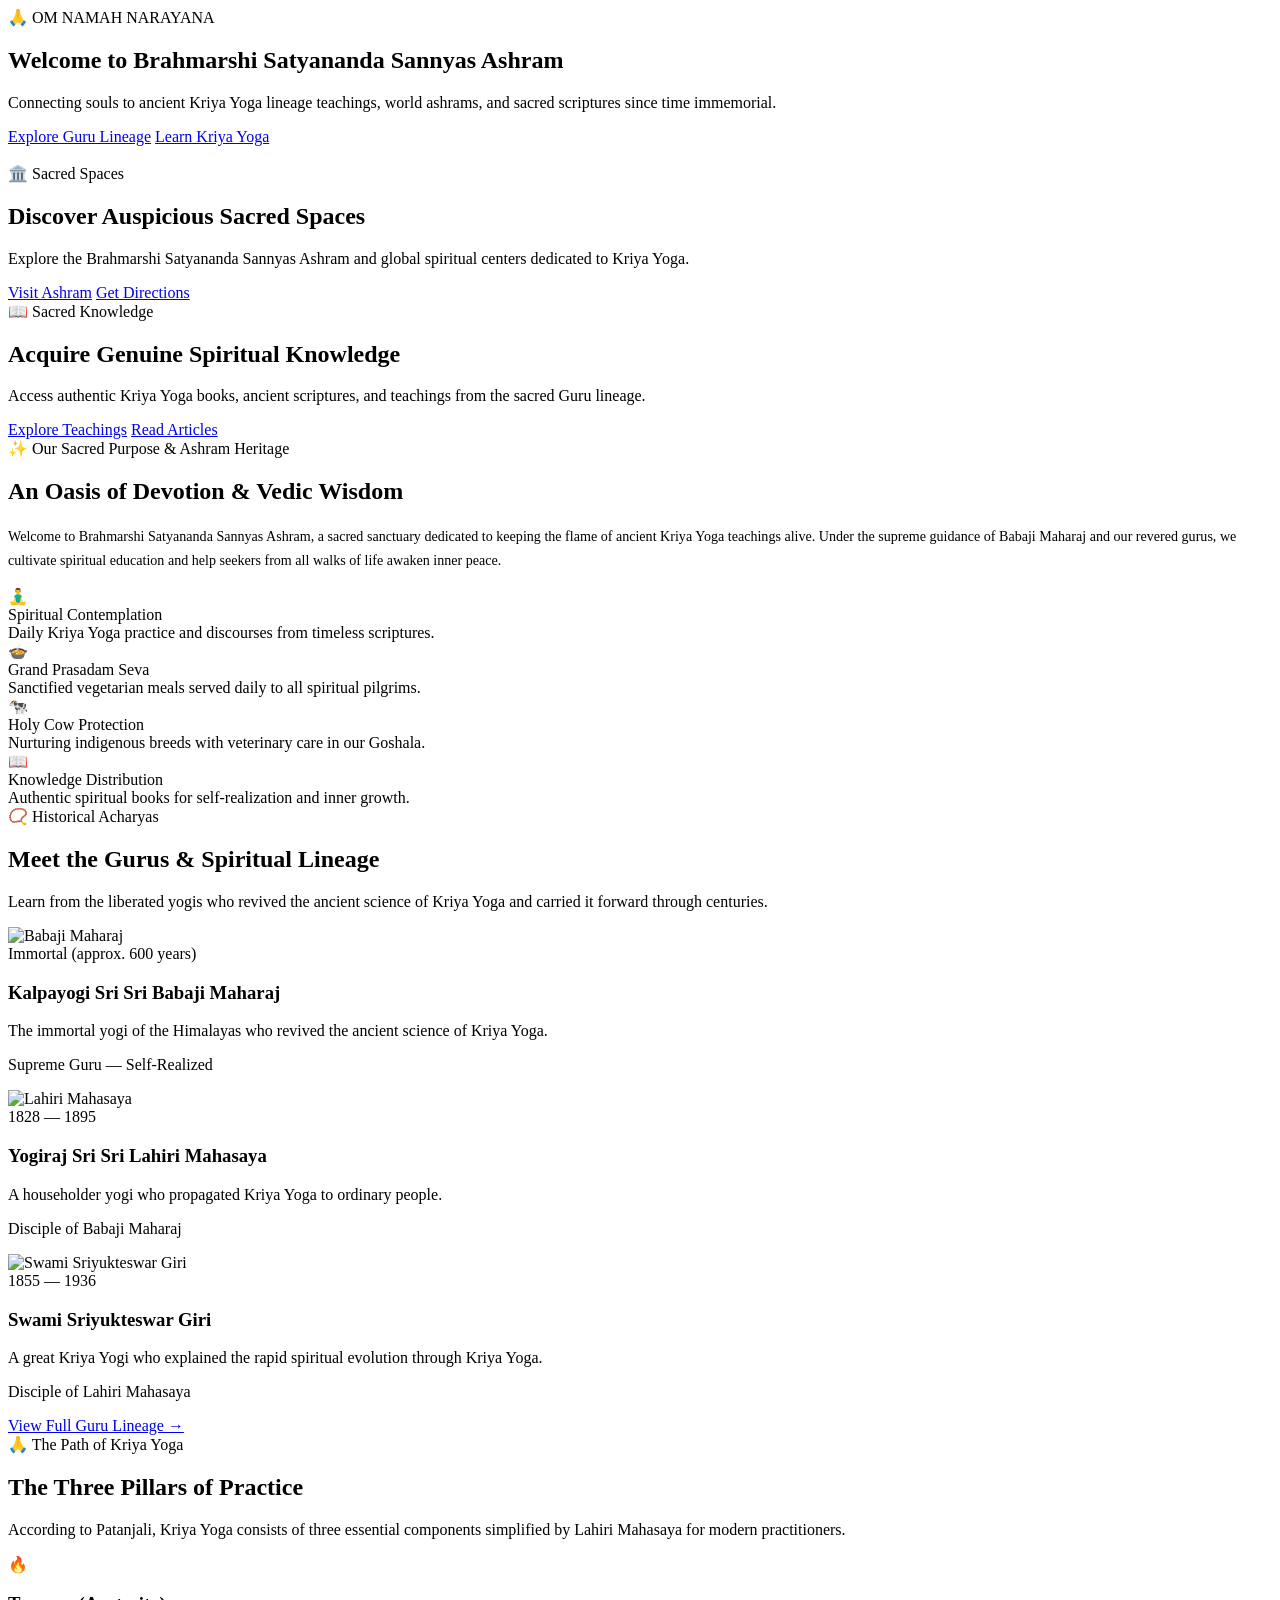
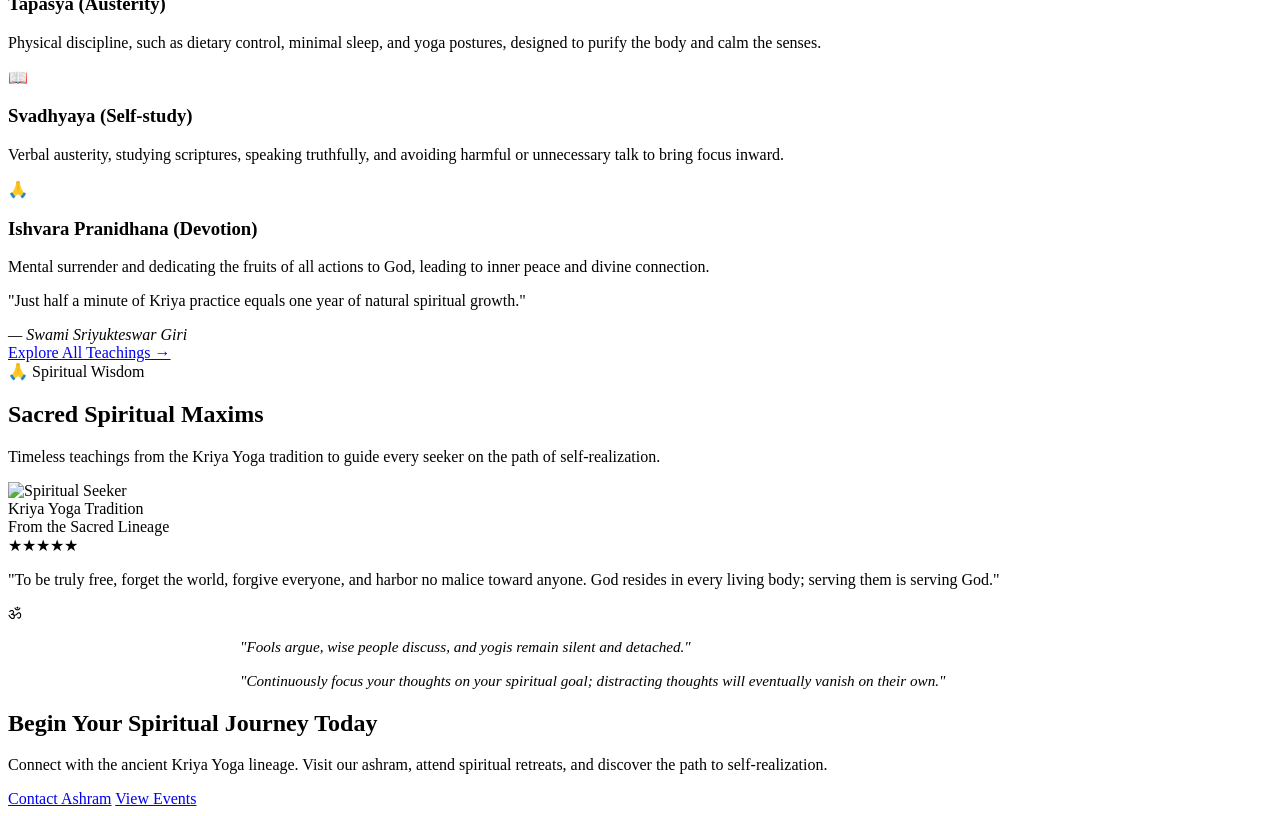
==== index.html @ d2adaf0f "Add files via upload" ====
<!DOCTYPE html>
<html lang="en">

<head>
  <meta charset="UTF-8" />
  <meta name="viewport" content="width=device-width, initial-scale=1.0" />
  <title>Brahmarshi Satyananda Sannyas Ashram — Kriya Yoga</title>
  <meta name="description"
    content="Welcome to Brahmarshi Satyananda Sannyas Ashram. Connecting souls to the ancient Kriya Yoga lineage teachings, world ashrams, and sacred scriptures." />
  <link rel="stylesheet" href="css/styles.css" />
</head>

<body>

  <main class="main-content">
    <!-- ============ HERO SLIDER ============ -->
    <section class="hero-slider" id="hero-slider">
      <!-- Slide 1 -->
      <div class="hero-slide active" id="slide-1">
        <div class="hero-bg" style="background-image: url('images/brahmarshi_satyananda_sannyas_ashram.png')"></div>
        <div class="hero-content">
          <span class="section-label section-label-dark">🙏 OM NAMAH NARAYANA</span>
          <h1 class="hero-title">Welcome to Brahmarshi Satyananda Sannyas Ashram</h1>
          <p class="hero-subtitle">
            Connecting souls to ancient Kriya Yoga lineage teachings, world ashrams, and sacred scriptures since time
            immemorial.
          </p>
          <div class="hero-actions">
            <a href="about.html" class="btn btn-primary" id="hero-cta-gurus">Explore Guru Lineage</a>
            <a href="teachings.html" class="btn btn-secondary" id="hero-cta-teachings">Learn Kriya Yoga</a>
          </div>
        </div>
        <img src="images/om-symbol.png" alt="" class="hero-om" aria-hidden="true" />
      </div>

      <!-- Slide 2 -->
      <div class="hero-slide" id="slide-2">
        <div class="hero-bg" style="background-image: url('images/ashram-photo.png')"></div>
        <div class="hero-content">
          <span class="section-label section-label-dark">🏛️ Sacred Spaces</span>
          <h1 class="hero-title">Discover Auspicious Sacred Spaces</h1>
          <p class="hero-subtitle">
            Explore the Brahmarshi Satyananda Sannyas Ashram and global spiritual centers dedicated to Kriya Yoga.
          </p>
          <div class="hero-actions">
            <a href="ashram.html" class="btn btn-primary" id="hero-cta-ashram">Visit Ashram</a>
            <a href="contact.html" class="btn btn-secondary" id="hero-cta-contact">Get Directions</a>
          </div>
        </div>
      </div>

      <!-- Slide 3 -->
      <div class="hero-slide" id="slide-3">
        <div class="hero-bg" style="background-image: url('images/kriyayogjigyasha.png')"></div>
        <div class="hero-content">
          <span class="section-label section-label-dark">📖 Sacred Knowledge</span>
          <h1 class="hero-title">Acquire Genuine Spiritual Knowledge</h1>
          <p class="hero-subtitle">
            Access authentic Kriya Yoga books, ancient scriptures, and teachings from the sacred Guru lineage.
          </p>
          <div class="hero-actions">
            <a href="teachings.html" class="btn btn-primary" id="hero-cta-learn">Explore Teachings</a>
            <a href="events.html" class="btn btn-secondary" id="hero-cta-events">Read Articles</a>
          </div>
        </div>
      </div>

      <!-- Slider Dots -->
      <div class="slider-dots" id="slider-dots">
        <span class="slider-dot active" data-slide="0" id="dot-0"></span>
        <span class="slider-dot" data-slide="1" id="dot-1"></span>
        <span class="slider-dot" data-slide="2" id="dot-2"></span>
      </div>
    </section>

    <!-- ============ ABOUT PREVIEW ============ -->
    <section class="section-padding" id="about-preview">
      <div class="container">
        <div class="about-card reveal" style="background-image: url('images/meditation-scene.png')">
          <div class="about-card-overlay"></div>
          <div class="about-card-content">
            <span class="section-label section-label-dark">✨ Our Sacred Purpose & Ashram Heritage</span>
            <h2 class="heading-2" style="color: var(--primary-dark);">An Oasis of Devotion & Vedic Wisdom</h2>
            <p style="font-size: 0.88rem; color: var(--primary-800); line-height: 1.7; font-family: var(--font-serif);">
              Welcome to Brahmarshi Satyananda Sannyas Ashram, a sacred sanctuary dedicated to keeping the flame of
              ancient Kriya Yoga teachings alive. Under the supreme guidance of Babaji Maharaj and our revered gurus, we
              cultivate spiritual education and help seekers from all walks of life awaken inner peace.
            </p>
            <div class="feature-grid">
              <div class="feature-item">
                <span class="feature-icon">🧘‍♂️</span>
                <div>
                  <div class="feature-title">Spiritual Contemplation</div>
                  <div class="feature-desc">Daily Kriya Yoga practice and discourses from timeless scriptures.</div>
                </div>
              </div>
              <div class="feature-item">
                <span class="feature-icon">🍲</span>
                <div>
                  <div class="feature-title">Grand Prasadam Seva</div>
                  <div class="feature-desc">Sanctified vegetarian meals served daily to all spiritual pilgrims.</div>
                </div>
              </div>
              <div class="feature-item">
                <span class="feature-icon">🐄</span>
                <div>
                  <div class="feature-title">Holy Cow Protection</div>
                  <div class="feature-desc">Nurturing indigenous breeds with veterinary care in our Goshala.</div>
                </div>
              </div>
              <div class="feature-item">
                <span class="feature-icon">📖</span>
                <div>
                  <div class="feature-title">Knowledge Distribution</div>
                  <div class="feature-desc">Authentic spiritual books for self-realization and inner growth.</div>
                </div>
              </div>
            </div>
          </div>
        </div>
      </div>
    </section>

    <!-- ============ FEATURED GURUS ============ -->
    <section class="section-padding" style="background: linear-gradient(135deg, var(--primary-100), var(--bg-cream));"
      id="featured-gurus">
      <div class="container">
        <div class="section-header reveal">
          <span class="section-label">📿 Historical Acharyas</span>
          <h2 class="heading-1">Meet the Gurus & Spiritual Lineage</h2>
          <p class="subheading">
            Learn from the liberated yogis who revived the ancient science of Kriya Yoga and carried it forward through
            centuries.
          </p>
        </div>

        <div class="grid-3" id="guru-cards">
          <!-- Guru 1: Babaji -->
          <div class="guru-card reveal" id="guru-babaji">
            <div class="guru-card-img-wrapper">
              <img src="images/hero-ashram.png" alt="Babaji Maharaj" class="guru-card-img" />
            </div>
            <div class="guru-card-body">
              <span class="guru-card-era">Immortal (approx. 600 years)</span>
              <h3 class="guru-card-name">Kalpayogi Sri Sri Babaji Maharaj</h3>
              <p class="guru-card-summary">The immortal yogi of the Himalayas who revived the ancient science of Kriya
                Yoga.</p>
              <p class="guru-card-disciple">Supreme Guru — Self-Realized</p>
            </div>
          </div>

          <!-- Guru 2: Lahiri Mahasaya -->
          <div class="guru-card reveal" id="guru-lahiri">
            <div class="guru-card-img-wrapper">
              <img src="images/meditation-scene.png" alt="Lahiri Mahasaya" class="guru-card-img" />
            </div>
            <div class="guru-card-body">
              <span class="guru-card-era">1828 — 1895</span>
              <h3 class="guru-card-name">Yogiraj Sri Sri Lahiri Mahasaya</h3>
              <p class="guru-card-summary">A householder yogi who propagated Kriya Yoga to ordinary people.</p>
              <p class="guru-card-disciple">Disciple of Babaji Maharaj</p>
            </div>
          </div>

          <!-- Guru 3: Sriyukteswar -->
          <div class="guru-card reveal" id="guru-sriyukteswar">
            <div class="guru-card-img-wrapper">
              <img src="images/hero-ashram.png" alt="Swami Sriyukteswar Giri" class="guru-card-img" />
            </div>
            <div class="guru-card-body">
              <span class="guru-card-era">1855 — 1936</span>
              <h3 class="guru-card-name">Swami Sriyukteswar Giri</h3>
              <p class="guru-card-summary">A great Kriya Yogi who explained the rapid spiritual evolution through Kriya
                Yoga.</p>
              <p class="guru-card-disciple">Disciple of Lahiri Mahasaya</p>
            </div>
          </div>
        </div>

        <div class="text-center" style="margin-top: var(--space-2xl);">
          <a href="about.html" class="btn btn-outline reveal" id="view-all-gurus">View Full Guru Lineage →</a>
        </div>
      </div>
    </section>

    <!-- ============ THREE PILLARS HIGHLIGHT ============ -->
    <section class="section-padding" id="three-pillars-preview">
      <div class="container">
        <div class="section-header reveal">
          <span class="section-label">🙏 The Path of Kriya Yoga</span>
          <h2 class="heading-1">The Three Pillars of Practice</h2>
          <p class="subheading">
            According to Patanjali, Kriya Yoga consists of three essential components simplified by Lahiri Mahasaya for
            modern practitioners.
          </p>
        </div>

        <div class="grid-3" id="pillars-grid">
          <div class="teaching-card reveal" id="pillar-tapasya">
            <span class="teaching-card-icon">🔥</span>
            <h3 class="teaching-card-title">Tapasya (Austerity)</h3>
            <p class="teaching-card-desc">Physical discipline, such as dietary control, minimal sleep, and yoga
              postures, designed to purify the body and calm the senses.</p>
          </div>
          <div class="teaching-card reveal" id="pillar-svadhyaya">
            <span class="teaching-card-icon">📖</span>
            <h3 class="teaching-card-title">Svadhyaya (Self-study)</h3>
            <p class="teaching-card-desc">Verbal austerity, studying scriptures, speaking truthfully, and avoiding
              harmful or unnecessary talk to bring focus inward.</p>
          </div>
          <div class="teaching-card reveal" id="pillar-ishvara">
            <span class="teaching-card-icon">🙏</span>
            <h3 class="teaching-card-title">Ishvara Pranidhana (Devotion)</h3>
            <p class="teaching-card-desc">Mental surrender and dedicating the fruits of all actions to God, leading to
              inner peace and divine connection.</p>
          </div>
        </div>

        <div class="quote-block reveal" id="sriyukteswar-quote">
          <p>"Just half a minute of Kriya practice equals one year of natural spiritual growth."</p>
          <cite>— Swami Sriyukteswar Giri</cite>
        </div>

        <div class="text-center">
          <a href="teachings.html" class="btn btn-primary reveal" id="explore-teachings-cta">Explore All Teachings →</a>
        </div>
      </div>
    </section>

    <!-- ============ TESTIMONIAL ============ -->
    <section class="section-padding" style="background: linear-gradient(135deg, var(--primary-100), var(--bg-cream));"
      id="testimonial-section">
      <div class="container">
        <div class="section-header reveal">
          <span class="section-label">🙏 Spiritual Wisdom</span>
          <h2 class="heading-1">Sacred Spiritual Maxims</h2>
          <p class="subheading">
            Timeless teachings from the Kriya Yoga tradition to guide every seeker on the path of self-realization.
          </p>
        </div>

        <div class="testimonial-card reveal" id="testimonial-1">
          <div class="testimonial-header">
            <img src="images/om-symbol.png" alt="Spiritual Seeker" class="testimonial-avatar" />
            <div>
              <div class="testimonial-name">Kriya Yoga Tradition</div>
              <div class="testimonial-location">From the Sacred Lineage</div>
            </div>
            <div class="testimonial-stars">★★★★★</div>
          </div>
          <p class="testimonial-text">
            "To be truly free, forget the world, forgive everyone, and harbor no malice toward anyone. God resides in
            every living body; serving them is serving God."
          </p>
        </div>

        <div class="gold-separator reveal">
          <span class="om">ॐ</span>
        </div>

        <div class="grid-2 container-narrow reveal" id="maxims-grid" style="max-width: 800px; margin: 0 auto;">
          <div class="teaching-card" style="text-align: left;">
            <p class="teaching-card-desc"
              style="font-family: var(--font-serif); font-style: italic; font-size: 0.95rem; color: var(--primary-800);">
              "Fools argue, wise people discuss, and yogis remain silent and detached."
            </p>
          </div>
          <div class="teaching-card" style="text-align: left;">
            <p class="teaching-card-desc"
              style="font-family: var(--font-serif); font-style: italic; font-size: 0.95rem; color: var(--primary-800);">
              "Continuously focus your thoughts on your spiritual goal; distracting thoughts will eventually vanish on
              their own."
            </p>
          </div>
        </div>
      </div>
    </section>

    <!-- ============ CTA BANNER ============ -->
    <section class="section-padding" id="cta-section">
      <div class="container">
        <div class="cta-banner reveal" id="main-cta">
          <h2 class="heading-2">Begin Your Spiritual Journey Today</h2>
          <p>
            Connect with the ancient Kriya Yoga lineage. Visit our ashram, attend spiritual retreats, and discover the
            path to self-realization.
          </p>
          <div class="hero-actions">
            <a href="contact.html" class="btn btn-gold" id="cta-contact">Contact Ashram</a>
            <a href="events.html" class="btn btn-secondary" id="cta-events">View Events</a>
          </div>
        </div>
      </div>
    </section>
  </main>

  <script src="js/main.js"></script>
  <script src="js/home.js"></script>
</body>

</html>
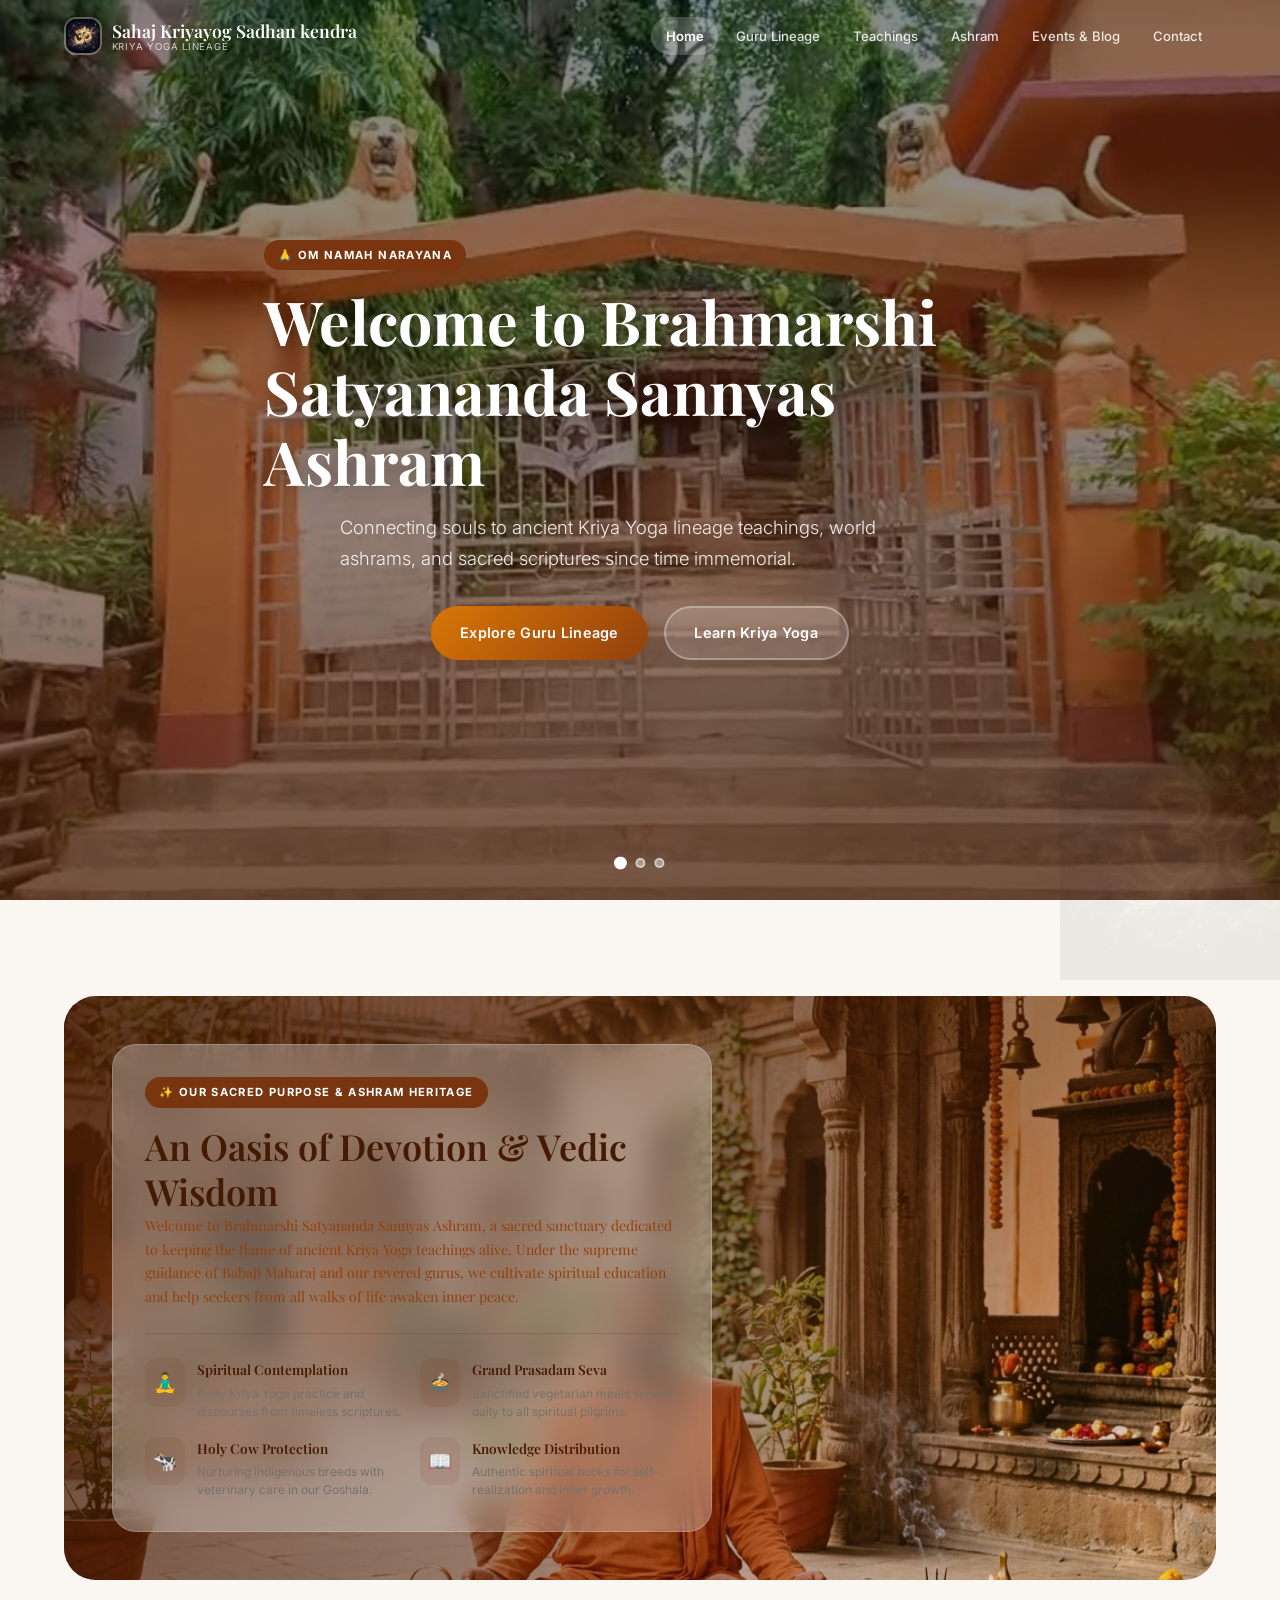
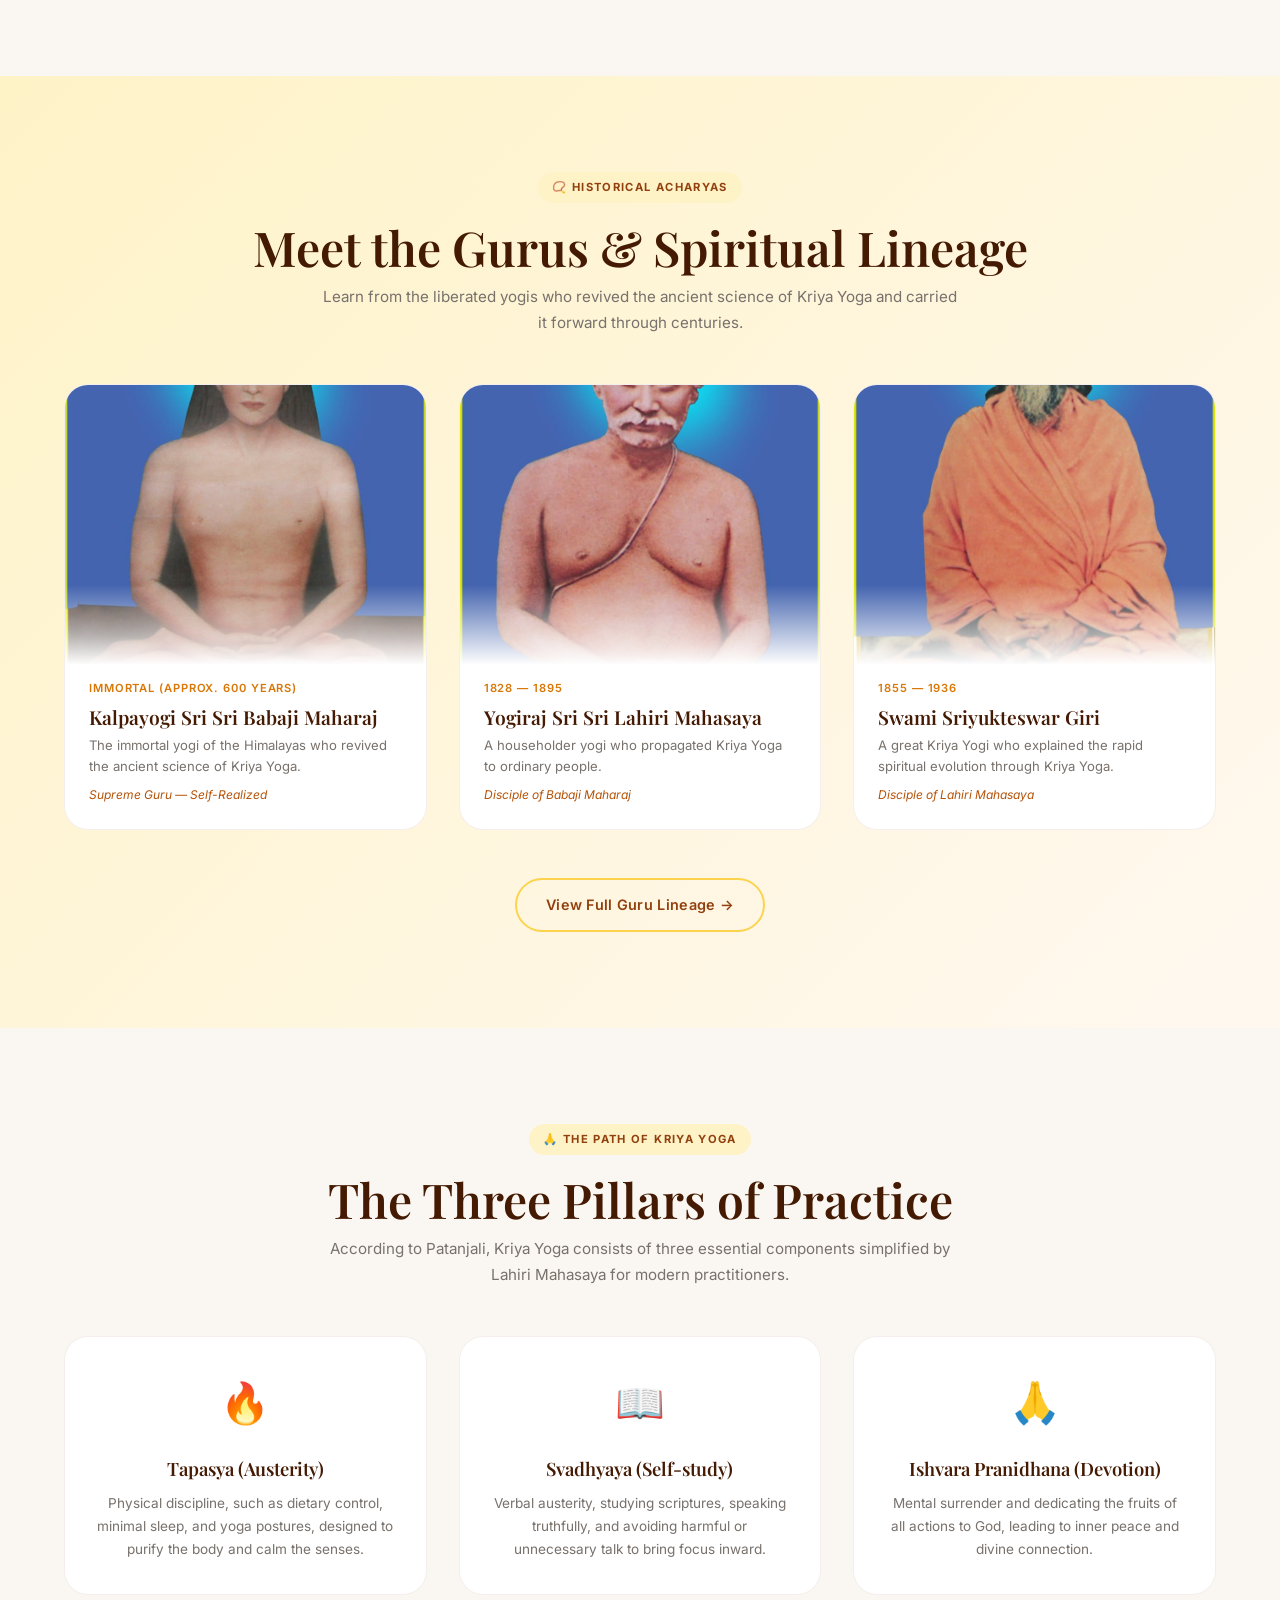
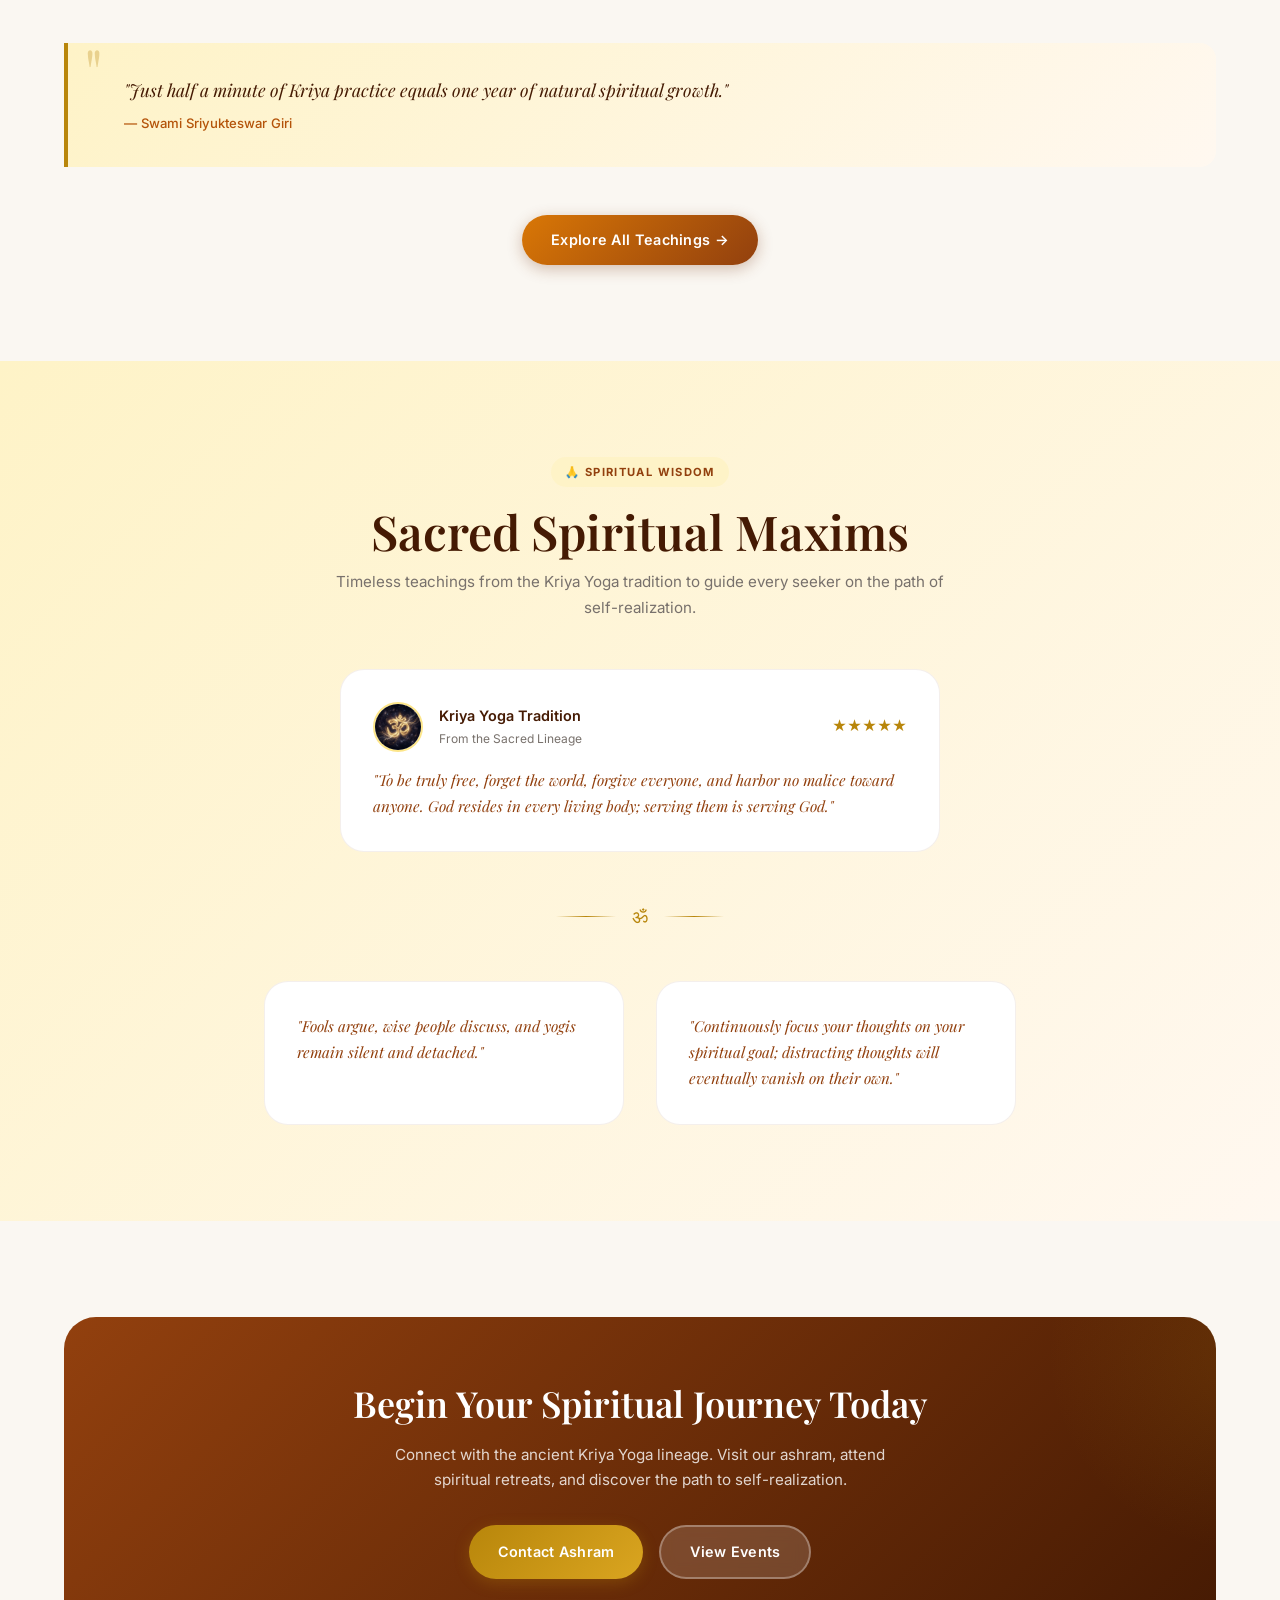
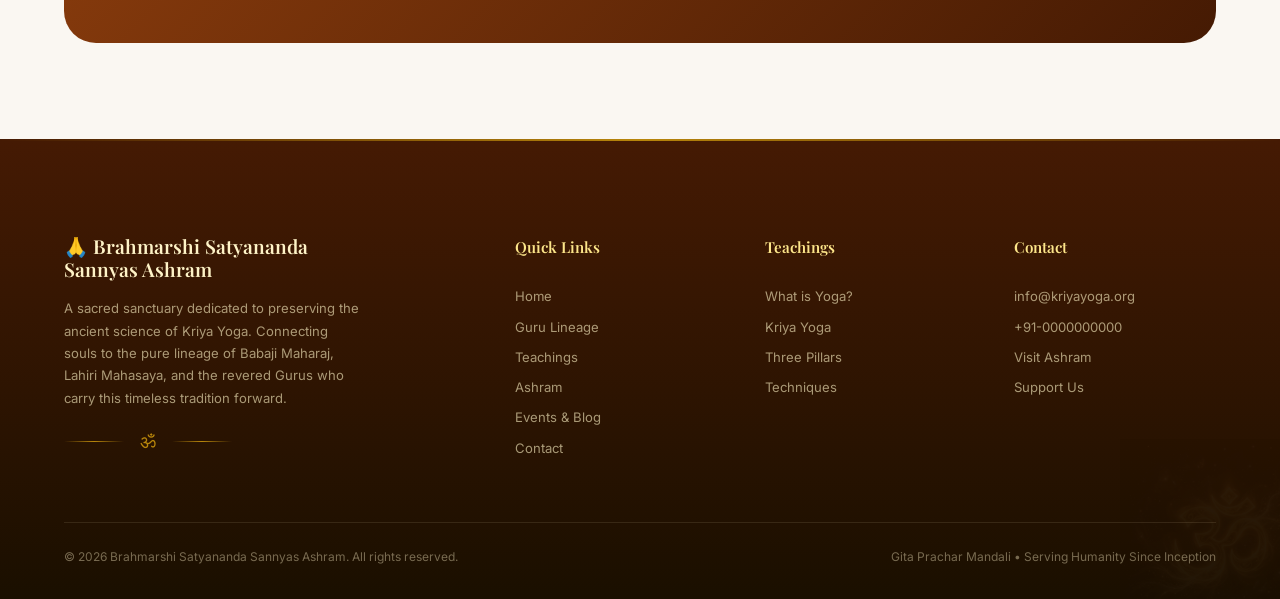
==== commit b0aae35b: "Update index.html" ====
--- a/index.html
+++ b/index.html
@@ -138,7 +138,7 @@
           <!-- Guru 1: Babaji -->
           <div class="guru-card reveal" id="guru-babaji">
             <div class="guru-card-img-wrapper">
-              <img src="images/hero-ashram.png" alt="Babaji Maharaj" class="guru-card-img" />
+              <img src="images/kalpayogi_sri_sri_babaji_maharaj.png" alt="Babaji Maharaj" class="guru-card-img" />
             </div>
             <div class="guru-card-body">
               <span class="guru-card-era">Immortal (approx. 600 years)</span>
@@ -152,7 +152,7 @@
           <!-- Guru 2: Lahiri Mahasaya -->
           <div class="guru-card reveal" id="guru-lahiri">
             <div class="guru-card-img-wrapper">
-              <img src="images/meditation-scene.png" alt="Lahiri Mahasaya" class="guru-card-img" />
+              <img src="images/yogiraj_sri_sri_lahiri_mahasaya.png" alt="Lahiri Mahasaya" class="guru-card-img" />
             </div>
             <div class="guru-card-body">
               <span class="guru-card-era">1828 — 1895</span>
@@ -165,7 +165,7 @@
           <!-- Guru 3: Sriyukteswar -->
           <div class="guru-card reveal" id="guru-sriyukteswar">
             <div class="guru-card-img-wrapper">
-              <img src="images/hero-ashram.png" alt="Swami Sriyukteswar Giri" class="guru-card-img" />
+              <img src="images/swami_satyanand_yogi.png" alt="Swami Sriyukteswar Giri" class="guru-card-img" />
             </div>
             <div class="guru-card-body">
               <span class="guru-card-era">1855 — 1936</span>
@@ -298,4 +298,4 @@
   <script src="js/home.js"></script>
 </body>
 
-</html>+</html>
--- a/css/styles.css
+++ b/css/styles.css
@@ -0,0 +1,1843 @@
+/* ============================================================
+   KRIYAYOG ASHRAM — Complete Design System
+   ============================================================ */
+
+/* ---------- Google Fonts ---------- */
+@import url('https://fonts.googleapis.com/css2?family=Playfair+Display:ital,wght@0,400;0,500;0,600;0,700;1,400;1,500&family=Inter:wght@300;400;500;600;700&display=swap');
+
+/* ---------- CSS Custom Properties ---------- */
+:root {
+  /* Colors */
+  --primary: #78350f;
+  --primary-dark: #451a03;
+  --primary-light: #fef3c7;
+  --primary-100: #fef3c7;
+  --primary-200: #fde68a;
+  --primary-300: #fcd34d;
+  --primary-400: #fbbf24;
+  --primary-500: #f59e0b;
+  --primary-600: #d97706;
+  --primary-700: #b45309;
+  --primary-800: #92400e;
+  --primary-900: #78350f;
+  --primary-950: #451a03;
+  --accent: #d97706;
+  --gold: #b8860b;
+  --gold-light: #daa520;
+
+  /* Backgrounds */
+  --bg-warm: #FAF7F2;
+  --bg-cream: #FFF8F0;
+  --bg-card: #ffffff;
+  --bg-dark: #1a0f00;
+
+  /* Text */
+  --text-primary: #292524;
+  --text-secondary: #78716c;
+  --text-light: #a8a29e;
+  --text-on-dark: #fef3c7;
+
+  /* Spacing */
+  --space-xs: 0.25rem;
+  --space-sm: 0.5rem;
+  --space-md: 1rem;
+  --space-lg: 1.5rem;
+  --space-xl: 2rem;
+  --space-2xl: 3rem;
+  --space-3xl: 4rem;
+  --space-4xl: 6rem;
+
+  /* Border Radius */
+  --radius-sm: 0.5rem;
+  --radius-md: 0.75rem;
+  --radius-lg: 1rem;
+  --radius-xl: 1.5rem;
+  --radius-2xl: 2rem;
+  --radius-full: 9999px;
+
+  /* Shadows */
+  --shadow-sm: 0 1px 3px rgba(0, 0, 0, .08);
+  --shadow-md: 0 4px 12px rgba(0, 0, 0, .1);
+  --shadow-lg: 0 8px 30px rgba(0, 0, 0, .12);
+  --shadow-xl: 0 15px 50px rgba(0, 0, 0, .15);
+  --shadow-glow: 0 0 40px rgba(184, 134, 11, .2);
+
+  /* Typography */
+  --font-serif: 'Playfair Display', Georgia, serif;
+  --font-sans: 'Inter', -apple-system, BlinkMacSystemFont, sans-serif;
+
+  /* Transitions */
+  --transition-fast: 150ms ease;
+  --transition-base: 300ms ease;
+  --transition-slow: 500ms ease;
+
+  /* Header */
+  --header-height: 72px;
+}
+
+/* ---------- Reset & Base ---------- */
+*,
+*::before,
+*::after {
+  margin: 0;
+  padding: 0;
+  box-sizing: border-box;
+}
+
+html {
+  scroll-behavior: smooth;
+  -webkit-text-size-adjust: 100%;
+}
+
+body {
+  font-family: var(--font-sans);
+  background-color: var(--bg-warm);
+  color: var(--text-primary);
+  line-height: 1.7;
+  overflow-x: hidden;
+  min-height: 100vh;
+}
+
+img {
+  max-width: 100%;
+  height: auto;
+  display: block;
+}
+
+a {
+  color: var(--accent);
+  text-decoration: none;
+  transition: color var(--transition-fast);
+}
+
+a:hover {
+  color: var(--primary);
+}
+
+ul,
+ol {
+  list-style: none;
+}
+
+button {
+  cursor: pointer;
+  border: none;
+  background: none;
+  font-family: inherit;
+}
+
+input,
+textarea,
+select {
+  font-family: inherit;
+  font-size: inherit;
+}
+
+/* ---------- Utility Classes ---------- */
+.container {
+  width: 100%;
+  max-width: 1200px;
+  margin: 0 auto;
+  padding: 0 var(--space-lg);
+}
+
+.container-narrow {
+  max-width: 900px;
+  margin: 0 auto;
+  padding: 0 var(--space-lg);
+}
+
+.section-padding {
+  padding: var(--space-4xl) 0;
+}
+
+.text-center {
+  text-align: center;
+}
+
+.text-left {
+  text-align: left;
+}
+
+.flex {
+  display: flex;
+}
+
+.flex-col {
+  flex-direction: column;
+}
+
+.flex-wrap {
+  flex-wrap: wrap;
+}
+
+.items-center {
+  align-items: center;
+}
+
+.justify-center {
+  justify-content: center;
+}
+
+.justify-between {
+  justify-content: space-between;
+}
+
+.gap-sm {
+  gap: var(--space-sm);
+}
+
+.gap-md {
+  gap: var(--space-md);
+}
+
+.gap-lg {
+  gap: var(--space-lg);
+}
+
+.gap-xl {
+  gap: var(--space-xl);
+}
+
+.gap-2xl {
+  gap: var(--space-2xl);
+}
+
+/* ---------- Typography ---------- */
+.heading-display {
+  font-family: var(--font-serif);
+  font-size: clamp(2.5rem, 5vw, 4rem);
+  font-weight: 700;
+  line-height: 1.15;
+  color: var(--primary-dark);
+  letter-spacing: -0.02em;
+}
+
+.heading-1 {
+  font-family: var(--font-serif);
+  font-size: clamp(2rem, 4vw, 3rem);
+  font-weight: 600;
+  line-height: 1.2;
+  color: var(--primary-dark);
+}
+
+.heading-2 {
+  font-family: var(--font-serif);
+  font-size: clamp(1.5rem, 3vw, 2.25rem);
+  font-weight: 600;
+  line-height: 1.25;
+  color: var(--primary-dark);
+}
+
+.heading-3 {
+  font-family: var(--font-serif);
+  font-size: clamp(1.25rem, 2.5vw, 1.5rem);
+  font-weight: 500;
+  line-height: 1.3;
+  color: var(--primary-dark);
+}
+
+.subheading {
+  font-family: var(--font-sans);
+  font-size: 0.95rem;
+  color: var(--text-secondary);
+  line-height: 1.7;
+  max-width: 640px;
+}
+
+.section-label {
+  display: inline-flex;
+  align-items: center;
+  gap: 0.4rem;
+  font-size: 0.7rem;
+  font-weight: 700;
+  text-transform: uppercase;
+  letter-spacing: 0.12em;
+  background: var(--primary-100);
+  color: var(--primary-800);
+  padding: 0.35rem 0.9rem;
+  border-radius: var(--radius-full);
+  margin-bottom: var(--space-md);
+}
+
+.section-label-dark {
+  background: var(--primary-900);
+  color: #fff;
+}
+
+.section-header {
+  text-align: center;
+  margin-bottom: var(--space-2xl);
+}
+
+.section-header .subheading {
+  margin: var(--space-sm) auto 0;
+}
+
+/* ---------- Buttons ---------- */
+.btn {
+  display: inline-flex;
+  align-items: center;
+  justify-content: center;
+  gap: 0.5rem;
+  padding: 0.8rem 1.8rem;
+  border-radius: var(--radius-full);
+  font-weight: 600;
+  font-size: 0.9rem;
+  letter-spacing: 0.02em;
+  transition: all var(--transition-base);
+  position: relative;
+  overflow: hidden;
+}
+
+.btn-primary {
+  background: linear-gradient(135deg, var(--primary-600), var(--primary-800));
+  color: #fff;
+  box-shadow: 0 4px 15px rgba(120, 53, 15, .3);
+}
+
+.btn-primary:hover {
+  transform: translateY(-2px);
+  box-shadow: 0 6px 25px rgba(120, 53, 15, .4);
+  color: #fff;
+}
+
+.btn-secondary {
+  background: rgba(255, 255, 255, .15);
+  color: #fff;
+  border: 2px solid rgba(255, 255, 255, .3);
+  backdrop-filter: blur(8px);
+}
+
+.btn-secondary:hover {
+  background: rgba(255, 255, 255, .25);
+  color: #fff;
+  transform: translateY(-2px);
+}
+
+.btn-outline {
+  background: transparent;
+  color: var(--primary-800);
+  border: 2px solid var(--primary-300);
+}
+
+.btn-outline:hover {
+  background: var(--primary-100);
+  border-color: var(--primary-500);
+  color: var(--primary-800);
+}
+
+.btn-gold {
+  background: linear-gradient(135deg, var(--gold), var(--gold-light));
+  color: #fff;
+  box-shadow: 0 4px 15px rgba(184, 134, 11, .3);
+}
+
+.btn-gold:hover {
+  transform: translateY(-2px);
+  box-shadow: 0 6px 25px rgba(184, 134, 11, .4);
+  color: #fff;
+}
+
+/* ---------- Cards ---------- */
+.card {
+  background: var(--bg-card);
+  border-radius: var(--radius-xl);
+  border: 1px solid rgba(120, 53, 15, .08);
+  overflow: hidden;
+  transition: all var(--transition-base);
+}
+
+.card:hover {
+  transform: translateY(-4px);
+  box-shadow: var(--shadow-lg);
+}
+
+.card-glass {
+  background: rgba(255, 255, 255, .35);
+  backdrop-filter: blur(16px);
+  -webkit-backdrop-filter: blur(16px);
+  border: 1px solid rgba(255, 255, 255, .25);
+  border-radius: var(--radius-xl);
+}
+
+.card-body {
+  padding: var(--space-lg);
+}
+
+.card-img {
+  width: 100%;
+  height: 240px;
+  object-fit: cover;
+}
+
+/* ---------- Grid System ---------- */
+.grid-2 {
+  display: grid;
+  grid-template-columns: repeat(2, 1fr);
+  gap: var(--space-xl);
+}
+
+.grid-3 {
+  display: grid;
+  grid-template-columns: repeat(3, 1fr);
+  gap: var(--space-xl);
+}
+
+.grid-4 {
+  display: grid;
+  grid-template-columns: repeat(4, 1fr);
+  gap: var(--space-lg);
+}
+
+@media (max-width: 1024px) {
+  .grid-4 {
+    grid-template-columns: repeat(2, 1fr);
+  }
+
+  .grid-3 {
+    grid-template-columns: repeat(2, 1fr);
+  }
+}
+
+@media (max-width: 640px) {
+
+  .grid-2,
+  .grid-3,
+  .grid-4 {
+    grid-template-columns: 1fr;
+  }
+}
+
+/* ============================================================
+   HEADER / NAVIGATION
+   ============================================================ */
+.site-header {
+  position: fixed;
+  top: 0;
+  left: 0;
+  right: 0;
+  z-index: 1000;
+  height: var(--header-height);
+  display: flex;
+  align-items: center;
+  transition: all var(--transition-base);
+  background: transparent;
+}
+
+.site-header.scrolled {
+  background: rgba(255, 248, 240, .95);
+  backdrop-filter: blur(12px);
+  -webkit-backdrop-filter: blur(12px);
+  box-shadow: 0 2px 20px rgba(0, 0, 0, .08);
+}
+
+.header-inner {
+  display: flex;
+  align-items: center;
+  justify-content: space-between;
+  width: 100%;
+  max-width: 1200px;
+  margin: 0 auto;
+  padding: 0 var(--space-lg);
+}
+
+.logo {
+  display: flex;
+  align-items: center;
+  gap: 0.6rem;
+  text-decoration: none;
+  color: #fff;
+  transition: color var(--transition-fast);
+}
+
+.site-header.scrolled .logo {
+  color: var(--primary-dark);
+}
+
+.logo-icon {
+  width: 38px;
+  height: 38px;
+  border-radius: var(--radius-md);
+  object-fit: cover;
+  border: 2px solid rgba(255, 255, 255, .3);
+}
+
+.site-header.scrolled .logo-icon {
+  border-color: var(--primary-200);
+}
+
+.logo-text {
+  font-family: var(--font-serif);
+  font-size: 1.1rem;
+  font-weight: 600;
+  line-height: 1.2;
+}
+
+.logo-text small {
+  display: block;
+  font-family: var(--font-sans);
+  font-size: 0.6rem;
+  font-weight: 400;
+  opacity: 0.75;
+  letter-spacing: 0.08em;
+  text-transform: uppercase;
+}
+
+.nav-desktop {
+  display: flex;
+  align-items: center;
+  gap: var(--space-xs);
+}
+
+.nav-link {
+  padding: 0.5rem 0.9rem;
+  border-radius: var(--radius-full);
+  font-size: 0.82rem;
+  font-weight: 500;
+  color: rgba(255, 255, 255, .85);
+  transition: all var(--transition-fast);
+  text-decoration: none;
+}
+
+.nav-link:hover {
+  background: rgba(255, 255, 255, .15);
+  color: #fff;
+}
+
+.site-header.scrolled .nav-link {
+  color: var(--text-secondary);
+}
+
+.site-header.scrolled .nav-link:hover {
+  background: var(--primary-100);
+  color: var(--primary-800);
+}
+
+.nav-link.active {
+  background: rgba(255, 255, 255, .2);
+  color: #fff;
+  font-weight: 600;
+}
+
+.site-header.scrolled .nav-link.active {
+  background: var(--primary-100);
+  color: var(--primary-800);
+}
+
+/* Hamburger */
+.hamburger {
+  display: none;
+  flex-direction: column;
+  gap: 5px;
+  padding: 8px;
+  cursor: pointer;
+  z-index: 1010;
+}
+
+.hamburger span {
+  display: block;
+  width: 24px;
+  height: 2px;
+  background: #fff;
+  border-radius: 2px;
+  transition: all var(--transition-base);
+}
+
+.site-header.scrolled .hamburger span {
+  background: var(--primary-dark);
+}
+
+.hamburger.open span:nth-child(1) {
+  transform: rotate(45deg) translate(5px, 5px);
+}
+
+.hamburger.open span:nth-child(2) {
+  opacity: 0;
+}
+
+.hamburger.open span:nth-child(3) {
+  transform: rotate(-45deg) translate(5px, -5px);
+}
+
+/* Mobile Nav */
+.nav-mobile {
+  position: fixed;
+  top: 0;
+  right: -100%;
+  width: 300px;
+  height: 100vh;
+  background: var(--bg-cream);
+  z-index: 1005;
+  padding: 100px var(--space-xl) var(--space-xl);
+  transition: right var(--transition-slow);
+  box-shadow: -5px 0 30px rgba(0, 0, 0, .1);
+  display: flex;
+  flex-direction: column;
+  gap: var(--space-sm);
+}
+
+.nav-mobile.open {
+  right: 0;
+}
+
+.nav-mobile .nav-link {
+  color: var(--text-primary);
+  font-size: 1rem;
+  padding: 0.8rem var(--space-md);
+  border-radius: var(--radius-md);
+}
+
+.nav-mobile .nav-link:hover {
+  background: var(--primary-100);
+  color: var(--primary-800);
+}
+
+.nav-mobile .nav-link.active {
+  background: var(--primary-100);
+  color: var(--primary-800);
+  font-weight: 600;
+}
+
+.mobile-overlay {
+  position: fixed;
+  inset: 0;
+  background: rgba(0, 0, 0, .4);
+  z-index: 1004;
+  opacity: 0;
+  pointer-events: none;
+  transition: opacity var(--transition-base);
+}
+
+.mobile-overlay.open {
+  opacity: 1;
+  pointer-events: auto;
+}
+
+@media (max-width: 768px) {
+  .nav-desktop {
+    display: none;
+  }
+
+  .hamburger {
+    display: flex;
+  }
+}
+
+/* ============================================================
+   HERO SECTIONS
+   ============================================================ */
+.hero {
+  position: relative;
+  min-height: 100vh;
+  display: flex;
+  align-items: center;
+  justify-content: center;
+  text-align: center;
+  color: #fff;
+  overflow: hidden;
+}
+
+.hero-bg {
+  position: absolute;
+  inset: 0;
+  background-size: cover;
+  background-position: center;
+  z-index: 0;
+  transition: opacity 1.2s ease;
+}
+
+.hero-bg::after {
+  content: '';
+  position: absolute;
+  inset: 0;
+  background: linear-gradient(180deg,
+      rgba(0, 0, 0, .45) 0%,
+      rgba(69, 26, 3, .55) 60%,
+      rgba(69, 26, 3, .75) 100%);
+}
+
+.hero-content {
+  position: relative;
+  z-index: 2;
+  max-width: 800px;
+  padding: 0 var(--space-lg);
+  animation: fadeInUp 1s ease forwards;
+  color: #fff;
+}
+
+.hero-title {
+  font-family: var(--font-serif);
+  font-size: clamp(2.2rem, 5.5vw, 3.8rem);
+  font-weight: 700;
+  line-height: 1.15;
+  margin-bottom: var(--space-md);
+  text-shadow: 0 2px 20px rgba(0, 0, 0, .3);
+}
+
+.hero-subtitle {
+  font-size: clamp(0.9rem, 2vw, 1.15rem);
+  line-height: 1.7;
+  opacity: 0.9;
+  max-width: 600px;
+  margin: 0 auto var(--space-xl);
+  font-weight: 300;
+}
+
+.hero-actions {
+  display: flex;
+  gap: var(--space-md);
+  justify-content: center;
+  flex-wrap: wrap;
+}
+
+/* Hero Om decoration */
+.hero-om {
+  position: absolute;
+  bottom: -80px;
+  right: -80px;
+  width: 300px;
+  height: 300px;
+  opacity: 0.06;
+  z-index: 1;
+  animation: slowSpin 40s linear infinite;
+}
+
+/* Smaller hero for inner pages */
+.hero-inner {
+  min-height: 50vh;
+}
+
+.hero-inner .hero-title {
+  font-size: clamp(1.8rem, 4vw, 3rem);
+}
+
+/* ---------- Hero Slider ---------- */
+.hero-slider {
+  position: relative;
+  min-height: 100vh;
+}
+
+.hero-slide {
+  position: absolute;
+  inset: 0;
+  opacity: 0;
+  transition: opacity 1.2s ease;
+  display: flex;
+  align-items: center;
+  justify-content: center;
+}
+
+.hero-slide.active {
+  opacity: 1;
+  z-index: 1;
+}
+
+.hero-slide .hero-bg {
+  opacity: 1;
+}
+
+.hero-slide.active .hero-content {
+  animation: fadeInUp 0.8s ease forwards;
+}
+
+.slider-dots {
+  position: absolute;
+  bottom: 2rem;
+  left: 50%;
+  transform: translateX(-50%);
+  display: flex;
+  gap: 0.6rem;
+  z-index: 10;
+}
+
+.slider-dot {
+  width: 10px;
+  height: 10px;
+  border-radius: 50%;
+  background: rgba(255, 255, 255, .4);
+  border: 2px solid rgba(255, 255, 255, .5);
+  cursor: pointer;
+  transition: all var(--transition-fast);
+}
+
+.slider-dot.active {
+  background: #fff;
+  transform: scale(1.3);
+}
+
+.scroll-indicator {
+  position: absolute;
+  bottom: 2rem;
+  left: 50%;
+  transform: translateX(-50%);
+  z-index: 5;
+  display: flex;
+  flex-direction: column;
+  align-items: center;
+  gap: 0.5rem;
+  color: rgba(255, 255, 255, .6);
+  font-size: 0.7rem;
+  letter-spacing: 0.1em;
+  text-transform: uppercase;
+  animation: bounce 2s infinite;
+}
+
+.scroll-indicator .arrow {
+  width: 20px;
+  height: 20px;
+  border-right: 2px solid rgba(255, 255, 255, .5);
+  border-bottom: 2px solid rgba(255, 255, 255, .5);
+  transform: rotate(45deg);
+}
+
+/* ============================================================
+   ABOUT / CONTENT SECTIONS
+   ============================================================ */
+.about-card {
+  position: relative;
+  border-radius: var(--radius-2xl);
+  overflow: hidden;
+  min-height: 480px;
+  display: flex;
+  align-items: center;
+  background-size: cover;
+  background-position: center;
+}
+
+.about-card-overlay {
+  position: absolute;
+  inset: 0;
+  background: linear-gradient(135deg, rgba(69, 26, 3, .85) 0%, rgba(69, 26, 3, .5) 60%, transparent 100%);
+}
+
+.about-card-content {
+  position: relative;
+  z-index: 2;
+  max-width: 600px;
+  margin: var(--space-2xl);
+  padding: var(--space-xl);
+  background: rgba(255, 255, 255, .3);
+  backdrop-filter: blur(16px);
+  -webkit-backdrop-filter: blur(16px);
+  border: 1px solid rgba(255, 255, 255, .2);
+  border-radius: var(--radius-xl);
+}
+
+/* Feature grid */
+.feature-grid {
+  display: grid;
+  grid-template-columns: repeat(2, 1fr);
+  gap: var(--space-md);
+  margin-top: var(--space-lg);
+  padding-top: var(--space-lg);
+  border-top: 1px solid rgba(69, 26, 3, .15);
+}
+
+.feature-item {
+  display: flex;
+  gap: 0.75rem;
+  align-items: flex-start;
+}
+
+.feature-icon {
+  padding: 0.5rem;
+  background: rgba(120, 53, 15, .1);
+  border-radius: var(--radius-md);
+  font-size: 1.2rem;
+  flex-shrink: 0;
+}
+
+.feature-title {
+  font-family: var(--font-serif);
+  font-size: 0.85rem;
+  font-weight: 600;
+  color: var(--primary-dark);
+}
+
+.feature-desc {
+  font-size: 0.75rem;
+  color: var(--text-secondary);
+  margin-top: 0.2rem;
+  line-height: 1.5;
+}
+
+@media (max-width: 640px) {
+  .feature-grid {
+    grid-template-columns: 1fr;
+  }
+
+  .about-card-content {
+    margin: var(--space-md);
+    padding: var(--space-lg);
+  }
+}
+
+/* ============================================================
+   GURU CARDS & LINEAGE
+   ============================================================ */
+.guru-card {
+  background: var(--bg-card);
+  border-radius: var(--radius-xl);
+  border: 1px solid rgba(120, 53, 15, .08);
+  overflow: hidden;
+  transition: all var(--transition-base);
+  position: relative;
+}
+
+.guru-card:hover {
+  transform: translateY(-6px);
+  box-shadow: var(--shadow-xl);
+}
+
+.guru-card-img {
+  width: 100%;
+  height: 280px;
+  object-fit: cover;
+  transition: transform var(--transition-slow);
+}
+
+.guru-card:hover .guru-card-img {
+  transform: scale(1.05);
+}
+
+.guru-card-img-wrapper {
+  overflow: hidden;
+  position: relative;
+}
+
+.guru-card-img-wrapper::after {
+  content: '';
+  position: absolute;
+  bottom: 0;
+  left: 0;
+  right: 0;
+  height: 80px;
+  background: linear-gradient(to top, var(--bg-card), transparent);
+}
+
+.guru-card-body {
+  padding: var(--space-lg);
+  padding-top: var(--space-sm);
+}
+
+.guru-card-era {
+  font-size: 0.7rem;
+  font-weight: 600;
+  color: var(--accent);
+  text-transform: uppercase;
+  letter-spacing: 0.08em;
+}
+
+.guru-card-name {
+  font-family: var(--font-serif);
+  font-size: 1.2rem;
+  font-weight: 600;
+  color: var(--primary-dark);
+  margin: 0.3rem 0;
+  line-height: 1.3;
+}
+
+.guru-card-summary {
+  font-size: 0.82rem;
+  color: var(--text-secondary);
+  line-height: 1.6;
+}
+
+.guru-card-disciple {
+  font-size: 0.75rem;
+  color: var(--primary-700);
+  margin-top: 0.5rem;
+  font-style: italic;
+}
+
+/* Guru Lineage Timeline */
+.lineage-timeline {
+  position: relative;
+  max-width: 800px;
+  margin: 0 auto;
+  padding: var(--space-xl) 0;
+}
+
+.lineage-timeline::before {
+  content: '';
+  position: absolute;
+  top: 0;
+  bottom: 0;
+  left: 50%;
+  width: 3px;
+  background: linear-gradient(to bottom, var(--gold-light), var(--primary-600), var(--gold-light));
+  transform: translateX(-50%);
+}
+
+.lineage-item {
+  display: flex;
+  align-items: flex-start;
+  margin-bottom: var(--space-2xl);
+  position: relative;
+}
+
+.lineage-item:nth-child(even) {
+  flex-direction: row-reverse;
+}
+
+.lineage-dot {
+  position: absolute;
+  left: 50%;
+  transform: translateX(-50%);
+  width: 20px;
+  height: 20px;
+  background: var(--gold);
+  border: 3px solid var(--bg-warm);
+  border-radius: 50%;
+  z-index: 2;
+  box-shadow: var(--shadow-glow);
+}
+
+.lineage-content {
+  width: 45%;
+  padding: var(--space-lg);
+  background: var(--bg-card);
+  border-radius: var(--radius-xl);
+  border: 1px solid rgba(120, 53, 15, .08);
+  box-shadow: var(--shadow-sm);
+  transition: all var(--transition-base);
+}
+
+.lineage-content:hover {
+  box-shadow: var(--shadow-lg);
+  transform: translateY(-3px);
+}
+
+.lineage-item:nth-child(odd) .lineage-content {
+  margin-right: auto;
+}
+
+.lineage-item:nth-child(even) .lineage-content {
+  margin-left: auto;
+}
+
+.lineage-img {
+  width: 80px;
+  height: 80px;
+  border-radius: 50%;
+  object-fit: cover;
+  border: 3px solid var(--primary-200);
+  margin-bottom: var(--space-sm);
+}
+
+.lineage-name {
+  font-family: var(--font-serif);
+  font-size: 1.1rem;
+  font-weight: 600;
+  color: var(--primary-dark);
+}
+
+.lineage-era {
+  font-size: 0.75rem;
+  color: var(--accent);
+  font-weight: 500;
+}
+
+.lineage-bio {
+  font-size: 0.82rem;
+  color: var(--text-secondary);
+  margin-top: var(--space-sm);
+  line-height: 1.6;
+}
+
+@media (max-width: 768px) {
+  .lineage-timeline::before {
+    left: 20px;
+  }
+
+  .lineage-item,
+  .lineage-item:nth-child(even) {
+    flex-direction: column;
+    padding-left: 50px;
+  }
+
+  .lineage-dot {
+    left: 20px;
+  }
+
+  .lineage-content {
+    width: 100%;
+  }
+}
+
+/* ============================================================
+   TEACHINGS PAGE
+   ============================================================ */
+.teaching-card {
+  background: var(--bg-card);
+  border-radius: var(--radius-xl);
+  padding: var(--space-xl);
+  border: 1px solid rgba(120, 53, 15, .08);
+  text-align: center;
+  transition: all var(--transition-base);
+}
+
+.teaching-card:hover {
+  transform: translateY(-4px);
+  box-shadow: var(--shadow-lg);
+  border-color: var(--primary-200);
+}
+
+.teaching-card-icon {
+  font-size: 2.5rem;
+  margin-bottom: var(--space-md);
+  display: block;
+}
+
+.teaching-card-title {
+  font-family: var(--font-serif);
+  font-size: 1.15rem;
+  font-weight: 600;
+  color: var(--primary-dark);
+  margin-bottom: var(--space-sm);
+}
+
+.teaching-card-desc {
+  font-size: 0.85rem;
+  color: var(--text-secondary);
+  line-height: 1.7;
+}
+
+/* Technique Accordion */
+.accordion {
+  max-width: 800px;
+  margin: 0 auto;
+}
+
+.accordion-item {
+  background: var(--bg-card);
+  border-radius: var(--radius-lg);
+  border: 1px solid rgba(120, 53, 15, .08);
+  margin-bottom: var(--space-md);
+  overflow: hidden;
+  transition: all var(--transition-base);
+}
+
+.accordion-item:hover {
+  border-color: var(--primary-200);
+}
+
+.accordion-header {
+  display: flex;
+  align-items: center;
+  justify-content: space-between;
+  padding: var(--space-lg);
+  cursor: pointer;
+  transition: background var(--transition-fast);
+  width: 100%;
+  text-align: left;
+  font-family: var(--font-serif);
+  font-size: 1.05rem;
+  font-weight: 500;
+  color: var(--primary-dark);
+}
+
+.accordion-header:hover {
+  background: var(--primary-100);
+}
+
+.accordion-icon {
+  width: 24px;
+  height: 24px;
+  border-radius: 50%;
+  background: var(--primary-100);
+  display: flex;
+  align-items: center;
+  justify-content: center;
+  font-size: 1rem;
+  color: var(--primary-600);
+  transition: transform var(--transition-base);
+  flex-shrink: 0;
+}
+
+.accordion-item.open .accordion-icon {
+  transform: rotate(45deg);
+}
+
+.accordion-body {
+  max-height: 0;
+  overflow: hidden;
+  transition: max-height var(--transition-slow), padding var(--transition-slow);
+}
+
+.accordion-item.open .accordion-body {
+  max-height: 400px;
+  padding: 0 var(--space-lg) var(--space-lg);
+}
+
+.accordion-body p {
+  font-size: 0.88rem;
+  color: var(--text-secondary);
+  line-height: 1.7;
+}
+
+/* Quote Block */
+.quote-block {
+  background: linear-gradient(135deg, var(--primary-100), var(--bg-cream));
+  border-left: 4px solid var(--gold);
+  border-radius: 0 var(--radius-lg) var(--radius-lg) 0;
+  padding: var(--space-xl);
+  margin: var(--space-2xl) 0;
+  position: relative;
+}
+
+.quote-block::before {
+  content: '"';
+  font-family: var(--font-serif);
+  font-size: 4rem;
+  color: var(--gold);
+  opacity: 0.3;
+  position: absolute;
+  top: -0.2rem;
+  left: 1rem;
+  line-height: 1;
+}
+
+.quote-block p {
+  font-family: var(--font-serif);
+  font-size: 1.1rem;
+  font-style: italic;
+  color: var(--primary-dark);
+  line-height: 1.7;
+  padding-left: var(--space-lg);
+}
+
+.quote-block cite {
+  display: block;
+  margin-top: var(--space-sm);
+  padding-left: var(--space-lg);
+  font-size: 0.82rem;
+  color: var(--primary-700);
+  font-style: normal;
+  font-weight: 500;
+}
+
+/* ============================================================
+   ASHRAM PAGE
+   ============================================================ */
+.schedule-table {
+  width: 100%;
+  border-collapse: separate;
+  border-spacing: 0;
+  border-radius: var(--radius-lg);
+  overflow: hidden;
+  border: 1px solid rgba(120, 53, 15, .1);
+}
+
+.schedule-table th {
+  background: var(--primary-900);
+  color: var(--primary-100);
+  padding: var(--space-md) var(--space-lg);
+  text-align: left;
+  font-size: 0.82rem;
+  font-weight: 600;
+  text-transform: uppercase;
+  letter-spacing: 0.06em;
+}
+
+.schedule-table td {
+  padding: var(--space-md) var(--space-lg);
+  border-bottom: 1px solid rgba(120, 53, 15, .06);
+  font-size: 0.9rem;
+}
+
+.schedule-table tr:nth-child(even) td {
+  background: rgba(254, 243, 199, .2);
+}
+
+.schedule-table tr:last-child td {
+  border-bottom: none;
+}
+
+.facility-card {
+  display: flex;
+  align-items: center;
+  gap: var(--space-md);
+  padding: var(--space-lg);
+  background: var(--bg-card);
+  border-radius: var(--radius-lg);
+  border: 1px solid rgba(120, 53, 15, .08);
+  transition: all var(--transition-base);
+}
+
+.facility-card:hover {
+  border-color: var(--primary-200);
+  box-shadow: var(--shadow-md);
+}
+
+.facility-icon {
+  width: 48px;
+  height: 48px;
+  background: var(--primary-100);
+  border-radius: var(--radius-md);
+  display: flex;
+  align-items: center;
+  justify-content: center;
+  font-size: 1.4rem;
+  flex-shrink: 0;
+}
+
+.facility-name {
+  font-family: var(--font-serif);
+  font-weight: 500;
+  color: var(--primary-dark);
+}
+
+/* ============================================================
+   EVENTS & BLOG
+   ============================================================ */
+.blog-card {
+  display: flex;
+  background: var(--bg-card);
+  border-radius: var(--radius-xl);
+  border: 1px solid rgba(120, 53, 15, .08);
+  overflow: hidden;
+  transition: all var(--transition-base);
+}
+
+.blog-card:hover {
+  transform: translateY(-4px);
+  box-shadow: var(--shadow-lg);
+}
+
+.blog-card-img {
+  width: 240px;
+  min-height: 200px;
+  object-fit: cover;
+  flex-shrink: 0;
+}
+
+.blog-card-body {
+  padding: var(--space-lg);
+  display: flex;
+  flex-direction: column;
+  justify-content: center;
+}
+
+.blog-card-meta {
+  font-size: 0.75rem;
+  color: var(--accent);
+  font-weight: 500;
+  margin-bottom: var(--space-sm);
+}
+
+.blog-card-title {
+  font-family: var(--font-serif);
+  font-size: 1.15rem;
+  font-weight: 600;
+  color: var(--primary-dark);
+  margin-bottom: var(--space-sm);
+  line-height: 1.3;
+}
+
+.blog-card-excerpt {
+  font-size: 0.85rem;
+  color: var(--text-secondary);
+  line-height: 1.6;
+}
+
+@media (max-width: 640px) {
+  .blog-card {
+    flex-direction: column;
+  }
+
+  .blog-card-img {
+    width: 100%;
+    height: 200px;
+  }
+}
+
+/* Coming Soon */
+.coming-soon {
+  text-align: center;
+  padding: var(--space-4xl) var(--space-xl);
+  background: linear-gradient(135deg, var(--primary-100), var(--bg-cream));
+  border-radius: var(--radius-2xl);
+  border: 2px dashed var(--primary-200);
+}
+
+.coming-soon-icon {
+  font-size: 3rem;
+  margin-bottom: var(--space-md);
+  display: block;
+}
+
+/* ============================================================
+   CONTACT PAGE
+   ============================================================ */
+.contact-form {
+  max-width: 600px;
+  margin: 0 auto;
+}
+
+.form-group {
+  margin-bottom: var(--space-lg);
+}
+
+.form-label {
+  display: block;
+  font-size: 0.82rem;
+  font-weight: 600;
+  color: var(--primary-dark);
+  margin-bottom: var(--space-sm);
+}
+
+.form-input,
+.form-textarea {
+  width: 100%;
+  padding: 0.8rem 1rem;
+  border: 2px solid rgba(120, 53, 15, .12);
+  border-radius: var(--radius-md);
+  background: var(--bg-card);
+  font-size: 0.9rem;
+  color: var(--text-primary);
+  transition: all var(--transition-fast);
+  outline: none;
+}
+
+.form-input:focus,
+.form-textarea:focus {
+  border-color: var(--primary-500);
+  box-shadow: 0 0 0 3px rgba(245, 158, 11, .1);
+}
+
+.form-textarea {
+  resize: vertical;
+  min-height: 150px;
+}
+
+.contact-info-card {
+  background: linear-gradient(135deg, var(--primary-900), var(--primary-dark));
+  color: #fff;
+  border-radius: var(--radius-2xl);
+  padding: var(--space-2xl);
+  display: flex;
+  flex-direction: column;
+  gap: var(--space-xl);
+}
+
+.contact-info-item {
+  display: flex;
+  gap: var(--space-md);
+  align-items: flex-start;
+}
+
+.contact-info-icon {
+  width: 44px;
+  height: 44px;
+  background: rgba(255, 255, 255, .1);
+  border-radius: var(--radius-md);
+  display: flex;
+  align-items: center;
+  justify-content: center;
+  font-size: 1.2rem;
+  flex-shrink: 0;
+}
+
+.contact-info-label {
+  font-size: 0.75rem;
+  opacity: 0.7;
+  text-transform: uppercase;
+  letter-spacing: 0.08em;
+}
+
+.contact-info-value {
+  font-size: 0.95rem;
+  margin-top: 0.2rem;
+  line-height: 1.5;
+}
+
+/* ============================================================
+   TESTIMONIAL SECTION
+   ============================================================ */
+.testimonial-card {
+  background: var(--bg-card);
+  border-radius: var(--radius-xl);
+  padding: var(--space-xl);
+  border: 1px solid rgba(120, 53, 15, .08);
+  max-width: 600px;
+  margin: 0 auto;
+}
+
+.testimonial-header {
+  display: flex;
+  align-items: center;
+  gap: var(--space-md);
+  margin-bottom: var(--space-md);
+}
+
+.testimonial-avatar {
+  width: 50px;
+  height: 50px;
+  border-radius: 50%;
+  object-fit: cover;
+  border: 2px solid var(--primary-200);
+}
+
+.testimonial-name {
+  font-weight: 600;
+  font-size: 0.9rem;
+  color: var(--primary-dark);
+}
+
+.testimonial-location {
+  font-size: 0.75rem;
+  color: var(--text-secondary);
+}
+
+.testimonial-stars {
+  margin-left: auto;
+  color: var(--gold);
+  display: flex;
+  gap: 2px;
+  font-size: 0.9rem;
+}
+
+.testimonial-text {
+  font-family: var(--font-serif);
+  font-style: italic;
+  font-size: 0.95rem;
+  color: var(--primary-800);
+  line-height: 1.7;
+}
+
+/* ============================================================
+   FOOTER
+   ============================================================ */
+.site-footer {
+  background: linear-gradient(180deg, var(--primary-dark), #1a0f00);
+  color: var(--text-on-dark);
+  padding: var(--space-4xl) 0 var(--space-xl);
+  position: relative;
+  overflow: hidden;
+}
+
+.site-footer::before {
+  content: '';
+  position: absolute;
+  top: 0;
+  left: 0;
+  right: 0;
+  height: 2px;
+  background: linear-gradient(90deg, transparent, var(--gold), transparent);
+}
+
+.footer-grid {
+  display: grid;
+  grid-template-columns: 2fr 1fr 1fr 1fr;
+  gap: var(--space-2xl);
+  margin-bottom: var(--space-2xl);
+}
+
+.footer-brand {
+  max-width: 300px;
+}
+
+.footer-brand .logo-text {
+  font-family: var(--font-serif);
+  font-size: 1.2rem;
+  color: var(--primary-100);
+  margin-bottom: var(--space-md);
+}
+
+.footer-brand p {
+  font-size: 0.82rem;
+  color: rgba(254, 243, 199, .6);
+  line-height: 1.7;
+}
+
+.footer-heading {
+  font-family: var(--font-serif);
+  font-size: 0.95rem;
+  font-weight: 600;
+  color: var(--primary-200);
+  margin-bottom: var(--space-lg);
+}
+
+.footer-links {
+  display: flex;
+  flex-direction: column;
+  gap: var(--space-sm);
+}
+
+.footer-links a {
+  font-size: 0.82rem;
+  color: rgba(254, 243, 199, .6);
+  transition: color var(--transition-fast);
+}
+
+.footer-links a:hover {
+  color: var(--primary-200);
+}
+
+.footer-bottom {
+  border-top: 1px solid rgba(254, 243, 199, .1);
+  padding-top: var(--space-lg);
+  display: flex;
+  align-items: center;
+  justify-content: space-between;
+  flex-wrap: wrap;
+  gap: var(--space-md);
+}
+
+.footer-bottom p {
+  font-size: 0.75rem;
+  color: rgba(254, 243, 199, .4);
+}
+
+.footer-om {
+  position: absolute;
+  bottom: -40px;
+  right: -40px;
+  width: 200px;
+  height: 200px;
+  opacity: 0.03;
+  animation: slowSpin 60s linear infinite;
+}
+
+@media (max-width: 768px) {
+  .footer-grid {
+    grid-template-columns: 1fr 1fr;
+  }
+
+  .footer-brand {
+    grid-column: 1 / -1;
+  }
+}
+
+@media (max-width: 480px) {
+  .footer-grid {
+    grid-template-columns: 1fr;
+  }
+}
+
+/* ============================================================
+   CTA BANNER
+   ============================================================ */
+.cta-banner {
+  background: linear-gradient(135deg, var(--primary-800), var(--primary-dark));
+  border-radius: var(--radius-2xl);
+  padding: var(--space-3xl) var(--space-2xl);
+  text-align: center;
+  color: #fff;
+  position: relative;
+  overflow: hidden;
+}
+
+.cta-banner::before {
+  content: '';
+  position: absolute;
+  top: -50%;
+  right: -20%;
+  width: 400px;
+  height: 400px;
+  background: radial-gradient(circle, rgba(184, 134, 11, .15), transparent 70%);
+  border-radius: 50%;
+}
+
+.cta-banner .heading-2 {
+  color: #fff;
+  margin-bottom: var(--space-md);
+}
+
+.cta-banner p {
+  font-size: 0.95rem;
+  opacity: 0.8;
+  max-width: 500px;
+  margin: 0 auto var(--space-xl);
+}
+
+/* ============================================================
+   ANIMATIONS
+   ============================================================ */
+@keyframes fadeInUp {
+  from {
+    opacity: 0;
+    transform: translateY(30px);
+  }
+
+  to {
+    opacity: 1;
+    transform: translateY(0);
+  }
+}
+
+@keyframes fadeIn {
+  from {
+    opacity: 0;
+  }
+
+  to {
+    opacity: 1;
+  }
+}
+
+@keyframes slowSpin {
+  from {
+    transform: rotate(0deg);
+  }
+
+  to {
+    transform: rotate(360deg);
+  }
+}
+
+@keyframes bounce {
+
+  0%,
+  20%,
+  50%,
+  80%,
+  100% {
+    transform: translateX(-50%) translateY(0);
+  }
+
+  40% {
+    transform: translateX(-50%) translateY(-8px);
+  }
+
+  60% {
+    transform: translateX(-50%) translateY(-4px);
+  }
+}
+
+@keyframes shimmer {
+  0% {
+    background-position: -1000px 0;
+  }
+
+  100% {
+    background-position: 1000px 0;
+  }
+}
+
+@keyframes pulse-glow {
+
+  0%,
+  100% {
+    box-shadow: 0 0 20px rgba(184, 134, 11, .2);
+  }
+
+  50% {
+    box-shadow: 0 0 40px rgba(184, 134, 11, .4);
+  }
+}
+
+/* Scroll reveal animations */
+.reveal {
+  opacity: 0;
+  transform: translateY(30px);
+  transition: all 0.8s ease;
+}
+
+.reveal.visible {
+  opacity: 1;
+  transform: translateY(0);
+}
+
+.reveal-left {
+  opacity: 0;
+  transform: translateX(-40px);
+  transition: all 0.8s ease;
+}
+
+.reveal-left.visible {
+  opacity: 1;
+  transform: translateX(0);
+}
+
+.reveal-right {
+  opacity: 0;
+  transform: translateX(40px);
+  transition: all 0.8s ease;
+}
+
+.reveal-right.visible {
+  opacity: 1;
+  transform: translateX(0);
+}
+
+/* Decorative gold separator */
+.gold-separator {
+  display: flex;
+  align-items: center;
+  justify-content: center;
+  gap: var(--space-md);
+  margin: var(--space-2xl) 0;
+}
+
+.gold-separator::before,
+.gold-separator::after {
+  content: '';
+  height: 1px;
+  width: 60px;
+  background: linear-gradient(90deg, transparent, var(--gold), transparent);
+}
+
+.gold-separator .om {
+  font-size: 1.2rem;
+  color: var(--gold);
+}
+
+/* Spacer utility */
+.spacer-sm {
+  height: var(--space-xl);
+}
+
+.spacer-md {
+  height: var(--space-2xl);
+}
+
+.spacer-lg {
+  height: var(--space-4xl);
+}
+
+/* Main content offset for fixed header */
+.main-content {
+  min-height: 100vh;
+}
+
+/* Page without hero - needs header offset */
+.page-offset {
+  padding-top: var(--header-height);
+}
+
+/* ============================================================
+   RESPONSIVE POLISH
+   ============================================================ */
+@media (max-width: 768px) {
+  :root {
+    --space-4xl: 3rem;
+    --space-3xl: 2.5rem;
+  }
+
+  .hero-title {
+    font-size: clamp(1.8rem, 7vw, 2.5rem);
+  }
+
+  .hero-subtitle {
+    font-size: 0.88rem;
+  }
+}
+
+@media (max-width: 480px) {
+  .container {
+    padding: 0 var(--space-md);
+  }
+
+  .hero-actions {
+    flex-direction: column;
+    align-items: center;
+  }
+
+  .btn {
+    width: 100%;
+    max-width: 280px;
+  }
+}
